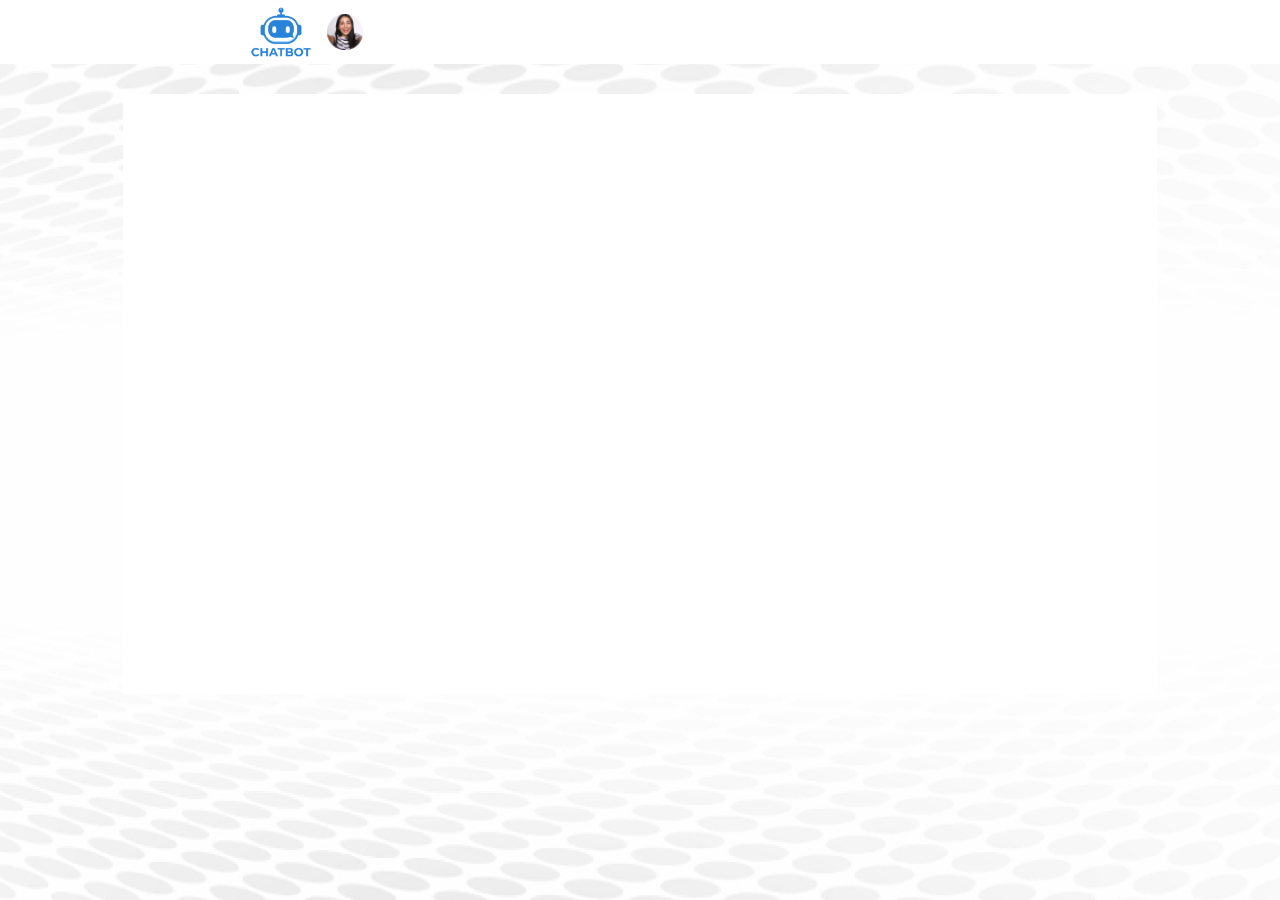
==== chat.html @ 9d1e3835 "Added page chat" ====
<!DOCTYPE html>
<html lang="en">
<head>
    <meta charset="UTF-8">
    <meta name="viewport" content="width=device-width, initial-scale=1.0">
    <link rel="stylesheet" href="https://cdnjs.cloudflare.com/ajax/libs/font-awesome/5.15.3/css/all.min.css">
    <link rel="preconnect" href="https://fonts.googleapis.com">
    <link rel="preconnect" href="https://fonts.gstatic.com" crossorigin>
    <link href="https://fonts.googleapis.com/css2?family=Rubik:wght@300;400;600&display=swap" rel="stylesheet">
    <link rel="stylesheet" href="css/style.css">
    <link rel="stylesheet" href="css/chat.css">
    <link rel="stylesheet" href="js/chatbot.js">
    <title>Chat</title>
</head>
<body>
    <section class="chat">
        <div class="navbar">
            <!-- <div class="navbar-left">
                <img src="/images/user_1.png" alt="">
                <p>Design Definition</p>
            </div> -->
            <div class="navbar-left">
                <img src="/images/logo.png" alt="logo">
            </div>
            <div class="navbar-right">
                <img src="/images/user_1.png" alt="user_1">
            </div>      
        </div>
        <div class="content-chat">
            <div class="content-intern">

            </div>
        </div>

    </section>
</body>
</html>
---- css/style.css ----
body {
    background-image: url("/images/background.png");
    background-size: cover; 
    background-position: center center;
    width: 100%;
    height: 100vh;
    z-index: -1;
    margin: 0;
    padding: 0;
}

#chatbot {
    display: flex;
    justify-content: center;
    align-items: center;
    height: 100vh;
}

.content {
    background-color: #FFFFFF;
    width: 1034px;
    height: 600px;

}

/*Logo*/
.logo {
    margin: 30px;
    text-align: center;
}


/*Search*/
.search-content {
    display: flex;
    justify-content: center
}

.search-robot {
    display: grid;
    align-content: center;
    margin-right: -200px;
    z-index: 1;
}

.search {
    display: flex;
    align-items: center;
    padding: 5px;
    width: 428px;
  }
  
.search-input {
    height: 40px;
    border: none;
    outline: none;
    flex: 1;
    padding: 5px 5px 5px 50px;
    border-radius: 60px;
    background: #FFFFFF;
    box-shadow: 0px 6px 30px 0px rgba(0, 97, 255, 0.20);
}
  
.search-icon {
    background: linear-gradient(143deg, #0061FF 0%, #60EFFF 100%);
    border-radius: 200px;
    color: #FFFFFF;
    margin-right: -48px;
    padding: 15px;
    z-index: 1;
    font-size: 20px;
}

.robot img {
    width: 207px;
    height: 242px;
    margin-top: 15px;
    margin-left: 70px; 
}

/*Circle*/

.circle {
    display: grid;
    align-content: center;
    height: 400px;
    padding: 0px 69px;
    border-radius: 50%;
    background: linear-gradient(143deg, #0061FF 0%, #60EFFF 100%);
    color: #FFFFFF;
    font-family: 'Rubik';
    font-size: 18px;
}

.line-horizontal {
    display: inline-flex;
}

.line-one {
    width: 114.5px;
    border-top: 2px solid #FFFFFF;
}

.line-two {
    width: 10px;
    border-top: 2px solid #FFFFFF;
    margin-left: 10px;
}
---- css/chat.css ----
.navbar {
    background-color: #FFFFFF;
    height: 64px;
    font-family: 'Rubik', sans-serif;
}

/* .navbar-left {
    display: inline-flex;
    margin: 8px 26px;
    align-items: center;
}

.navbar-left img {
    width: 32px;
    height: 32px;
    margin-right: 15px;
} */

/*Navbar*/
.navbar {
    display: flex;
}

.navbar-left {
    display: flex;
    padding: 4px 0px 4px 250px ;
    align-items: center;
}

.navbar-left img {
    width: 62px;
    height: 50px;
    margin-right: 15px;
}

.navbar-right {
    display: inline-flex;
    padding: 4px 250px 4px 0px;
    align-items: center;
}

.navbar-right img {
    width: 36px;
    height: 36px;
    margin-right: 15px;
}

/*Chat*/
.content-chat {
    display: flex;
    justify-content: center;
    align-items: center;
    margin-top: 30px;
}

.content-intern {
    background-color: #FFFFFF;
    width: 1034px;
    height: 600px;
}
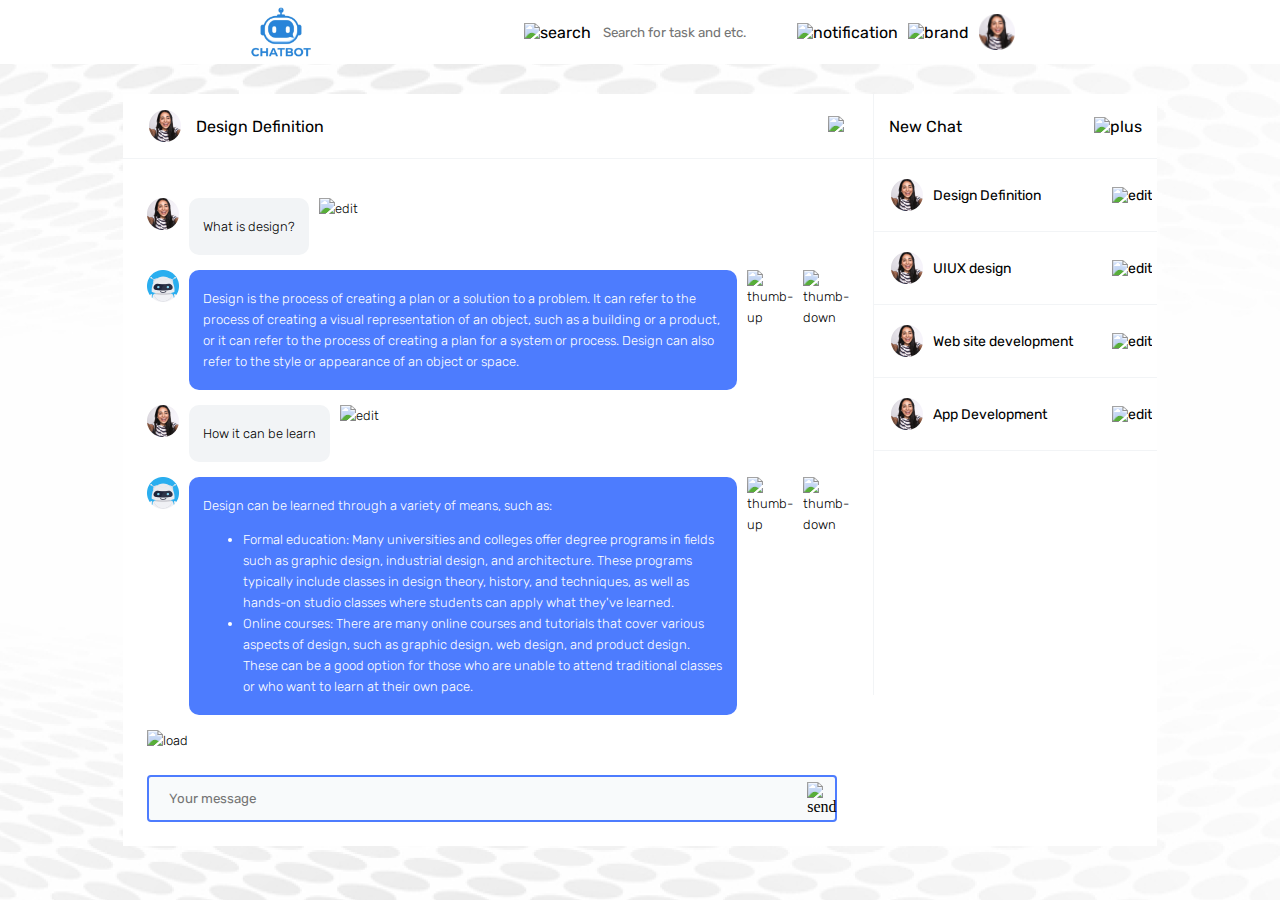
==== commit 951cfced: "Added page chatbot" ====
--- a/chat.html
+++ b/chat.html
@@ -9,29 +9,127 @@
     <link href="https://fonts.googleapis.com/css2?family=Rubik:wght@300;400;600&display=swap" rel="stylesheet">
     <link rel="stylesheet" href="css/style.css">
     <link rel="stylesheet" href="css/chat.css">
-    <link rel="stylesheet" href="js/chatbot.js">
     <title>Chat</title>
 </head>
 <body>
     <section class="chat">
         <div class="navbar">
-            <!-- <div class="navbar-left">
-                <img src="/images/user_1.png" alt="">
-                <p>Design Definition</p>
-            </div> -->
             <div class="navbar-left">
                 <img src="/images/logo.png" alt="logo">
             </div>
             <div class="navbar-right">
-                <img src="/images/user_1.png" alt="user_1">
+                <img src="/icons/search.svg" alt="search">
+                <input type="text" placeholder="Search for task and etc.">
+                <img src="/icons/bell-ringing.svg" alt="notification">
+                <img src="/icons/brand-hipchat.svg" alt="brand">
+                <img class="user-1" src="/images/user_1.png" alt="user_1">
             </div>      
         </div>
         <div class="content-chat">
             <div class="content-intern">
-
+                <div class="content-left">
+                    <div class="chat-contact">
+                        <div>
+                            <img src="/images/user_1.png" alt="">
+                            <p>Design Definition</p>
+                        </div>
+                        <img src="/icons/search.svg" alt="search">
+                    </div>
+                    <div class="chat-messages">
+                        <div class="message-user-1">
+                            <img src="/images/user_1.png" alt="user-1">
+                            <div class="message-user">
+                                <p>
+                                    What is design?
+                                </p>
+                            </div>
+                            <img src="/icons/edit.svg" alt="edit">
+                        </div>
+                        <div class="message-user-2">
+                            <img src="/images/user_2.png" alt="user-2" height="32px">
+                            <div class="message-user">
+                                <p>
+                                    Design is the process of creating a plan or a solution to a problem. It can refer to the process of creating a visual representation of an object, such as a building or a product, or it can refer to the process of creating a plan for a system or process. Design can also refer to the style or appearance of an object or space.
+                                </p>
+                            </div>
+                            <img src="/icons/thumb-up.svg" alt="thumb-up">
+                            <img src="/icons/thumb-down.svg" alt="thumb-down">
+                        </div>
+                        <div class="message-user-1">
+                            <img src="/images/user_1.png" alt="user-1">
+                            <div class="message-user">
+                                <p>
+                                    How it can be learn
+                                </p>
+                            </div>
+                            <img src="/icons/edit.svg" alt="edit">
+                        </div>
+                        <div class="message-user-2">
+                            <img src="/images/user_2.png" alt="user-2" height="32px">
+                            <div class="message-user">
+                                <p>
+                                    Design can be learned through a variety of means, such as:
+                                    <ul>
+                                        <li>
+                                            Formal education: Many universities and colleges offer degree programs in fields such as graphic design, industrial design, and architecture. These programs typically include classes in design theory, history, and techniques, as well as hands-on studio classes where students can apply what they've learned.
+                                        </li>
+                                        <li>
+                                            Online courses: There are many online courses and tutorials that cover various aspects of design, such as graphic design, web design, and product design. These can be a good option for those who are unable to attend traditional classes or who want to learn at their own pace.
+                                        </li>
+                                    </ul>
+                                </p>
+                            </div>
+                            <img src="/icons/thumb-up.svg" alt="thumb-up">
+                            <img src="/icons/thumb-down.svg" alt="thumb-down">
+                        </div>
+                        <div class="message-load">
+                            <img src="/icons/message-load.svg" alt="load">
+                        </div>
+                    </div>
+                    <div class="chat-input-message">
+                        <input id="input-message" type="text" name="input-message" placeholder="Your message">
+                        <img id="send-message" src="/icons/send.svg" alt="send">
+                    </div>
+                </div>
+                <div class="content-right">
+                    <div class="chat-new">
+                        <p>New Chat</p>
+                        <img src="/icons/circle-plus.svg" alt="plus">
+                    </div>
+                    <div class="chat-users">
+                        <div class="user">
+                            <div>
+                                <img src="/images/user_1.png" alt="">
+                                <p>Design Definition</p>
+                            </div>
+                            <img src="/icons/edit.svg" alt="edit">
+                        </div>
+                        <div class="user">
+                            <div>
+                                <img src="/images/user_1.png" alt="">
+                                <p>UIUX design</p>
+                            </div>
+                            <img src="/icons/edit.svg" alt="edit">
+                        </div>
+                        <div class="user">
+                            <div>
+                                <img src="/images/user_1.png" alt="">
+                                <p>Web site development</p>
+                            </div>
+                            <img src="/icons/edit.svg" alt="edit">
+                        </div>
+                        <div class="user">
+                            <div>
+                                <img src="/images/user_1.png" alt="">
+                                <p>App Development</p>
+                            </div>
+                            <img src="/icons/edit.svg" alt="edit">
+                        </div>
+                    </div>
+                </div>
             </div>
         </div>
-
     </section>
+    <script src="js/chatbot.js"></script>
 </body>
 </html>--- a/css/chat.css
+++ b/css/chat.css
@@ -4,21 +4,10 @@
     font-family: 'Rubik', sans-serif;
 }
 
-/* .navbar-left {
-    display: inline-flex;
-    margin: 8px 26px;
-    align-items: center;
-}
-
-.navbar-left img {
-    width: 32px;
-    height: 32px;
-    margin-right: 15px;
-} */
-
 /*Navbar*/
 .navbar {
     display: flex;
+    justify-content: space-between;
 }
 
 .navbar-left {
@@ -37,9 +26,16 @@
     display: inline-flex;
     padding: 4px 250px 4px 0px;
     align-items: center;
-}
-
-.navbar-right img {
+    gap: 10px;
+}
+
+.navbar-right input {
+    border: none;
+    outline: none;
+    font-family: 'Rubik', sans-serif;
+}
+
+.navbar-right .user-1 {
     width: 36px;
     height: 36px;
     margin-right: 15px;
@@ -50,11 +46,159 @@
     display: flex;
     justify-content: center;
     align-items: center;
-    margin-top: 30px;
 }
 
 .content-intern {
+    display: grid;
+    grid-template-columns: 3fr 1fr;
     background-color: #FFFFFF;
     width: 1034px;
-    height: 600px;
-}+    min-height: 600px;
+    margin: 30px;
+}
+
+/*Column left*/
+
+.content-left {
+    width: 750px;
+}
+
+/*Chat contact title*/
+
+.chat-contact {
+    display: flex;
+    justify-content: space-between;
+    align-items: center;
+    width: 750px;
+    height: 64px;
+    border-bottom: 1px solid #F2F4F6;
+    font-family: 'Rubik', sans-serif;
+}
+
+.chat-contact div {
+    display: inline-flex;
+    margin: 6px 26px;
+    align-items: center;
+}
+
+.chat-contact div img {
+    width: 32px;
+    height: 32px;
+    margin-right: 15px;
+}
+
+.chat-contact img {
+    width: 20px;
+    height: 20px;
+    margin-right: 25px;
+}
+
+/*Chat Message*/
+
+.chat-messages {
+    font-family: 'Rubik', sans-serif;
+    font-family: 200;
+    font-size: 13px;
+    margin: 24px;
+    font-weight: 300;
+    line-height: 21px;
+    /* overflow-y: scroll; */
+}
+
+.message-user-1 {
+    display: inline-flex;
+    align-items: flex-start;;
+    gap: 10px;
+    margin-top: 15px;
+}
+
+.message-user-1 .message-user {
+    border-radius: 10px;
+    background: #F2F4F6;
+    padding: 5px 14px;
+}
+
+.message-user-2 {
+    display: inline-flex;
+    align-items: flex-start;;
+    gap: 10px;
+    margin-top: 15px;
+}
+
+.message-user-2 .message-user {
+    border-radius: 10px;
+    background: #4D7CFE;
+    color: #FFFFFF;
+    padding: 5px 14px;
+}
+
+/*Column right*/
+
+.content-right {
+    width: 284px;
+    font-family: 'Rubik', sans-serif;
+}
+
+/*New chat*/
+
+.chat-new {
+    display: flex;
+    justify-content: space-between;
+    align-items: center;
+    height: 64px;
+    border-left: 1px solid #F2F4F6;
+    border-bottom: 1px solid #F2F4F6;
+    padding: 0px 15px;
+}
+
+/*Chat user*/
+
+.chat-users {
+    height: 536px;
+    border-left: 1px solid #F2F4F6;
+    font-size: 14px;
+}
+
+.user {
+    display: flex;
+    justify-content: space-between;
+    align-items: center;
+    height: 52px;
+    padding: 10px 5px;
+    border-bottom: 1px solid #F2F4F6;
+}
+
+.user div {
+    display: inline-flex;
+    padding: 0px 12px;
+    align-items: center;
+}
+
+.user div img {
+    margin-right: 10px;
+}
+
+.message-load {
+    margin-top: 15px;
+}
+
+.chat-input-message {
+    display: flex;
+    align-items: center;
+    margin: 24px;
+}
+
+.chat-input-message input {
+    width: 100%;
+    border-radius: 4px;
+    border: 2px solid #4D7CFE;
+    background: #F8FAFB;
+    padding: 14px 20px;
+    font-family: 'Rubik', sans-serif;
+}
+
+.chat-input-message img {
+    margin-left: -30px;
+    cursor: pointer;
+    z-index: 1;
+}
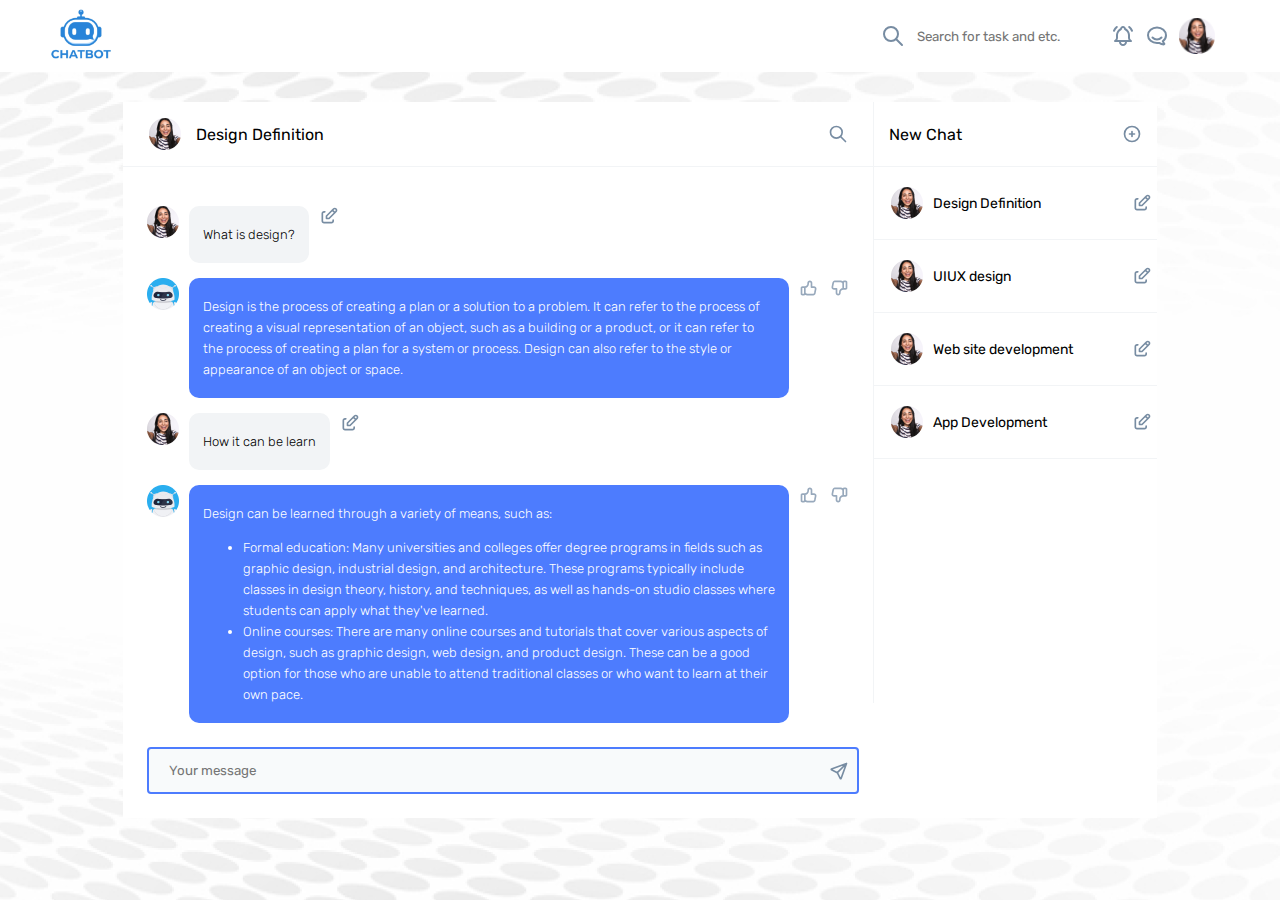
==== commit 9ff5b433: "Improved chatbot.js" ====
--- a/chat.html
+++ b/chat.html
@@ -15,7 +15,9 @@
     <section class="chat">
         <div class="navbar">
             <div class="navbar-left">
-                <img src="/images/logo.png" alt="logo">
+                <a href="/index.html">
+                    <img src="/images/logo.png" alt="logo">
+                </a>
             </div>
             <div class="navbar-right">
                 <img src="/icons/search.svg" alt="search">
@@ -82,9 +84,9 @@
                             <img src="/icons/thumb-up.svg" alt="thumb-up">
                             <img src="/icons/thumb-down.svg" alt="thumb-down">
                         </div>
-                        <div class="message-load">
+                        <!-- <div class="message-load">
                             <img src="/icons/message-load.svg" alt="load">
-                        </div>
+                        </div> -->
                     </div>
                     <div class="chat-input-message">
                         <input id="input-message" type="text" name="input-message" placeholder="Your message">
--- a/css/style.css
+++ b/css/style.css
@@ -29,6 +29,10 @@
     text-align: center;
 }
 
+.logo img {
+    cursor: pointer;
+}
+
 
 /*Search*/
 .search-content {
@@ -55,10 +59,11 @@
     border: none;
     outline: none;
     flex: 1;
-    padding: 5px 5px 5px 50px;
+    padding: 5px 5px 5px 60px;
     border-radius: 60px;
     background: #FFFFFF;
     box-shadow: 0px 6px 30px 0px rgba(0, 97, 255, 0.20);
+    font-family: 'Rubik';
 }
   
 .search-icon {
--- a/css/chat.css
+++ b/css/chat.css
@@ -1,18 +1,15 @@
+/*Navbar*/
 .navbar {
+    display: flex;
+    justify-content: space-between;
+    padding: 4px 50px 4px 50px;
     background-color: #FFFFFF;
     height: 64px;
     font-family: 'Rubik', sans-serif;
 }
 
-/*Navbar*/
-.navbar {
-    display: flex;
-    justify-content: space-between;
-}
-
 .navbar-left {
     display: flex;
-    padding: 4px 0px 4px 250px ;
     align-items: center;
 }
 
@@ -20,11 +17,11 @@
     width: 62px;
     height: 50px;
     margin-right: 15px;
+    cursor: pointer;
 }
 
 .navbar-right {
     display: inline-flex;
-    padding: 4px 250px 4px 0px;
     align-items: center;
     gap: 10px;
 }
